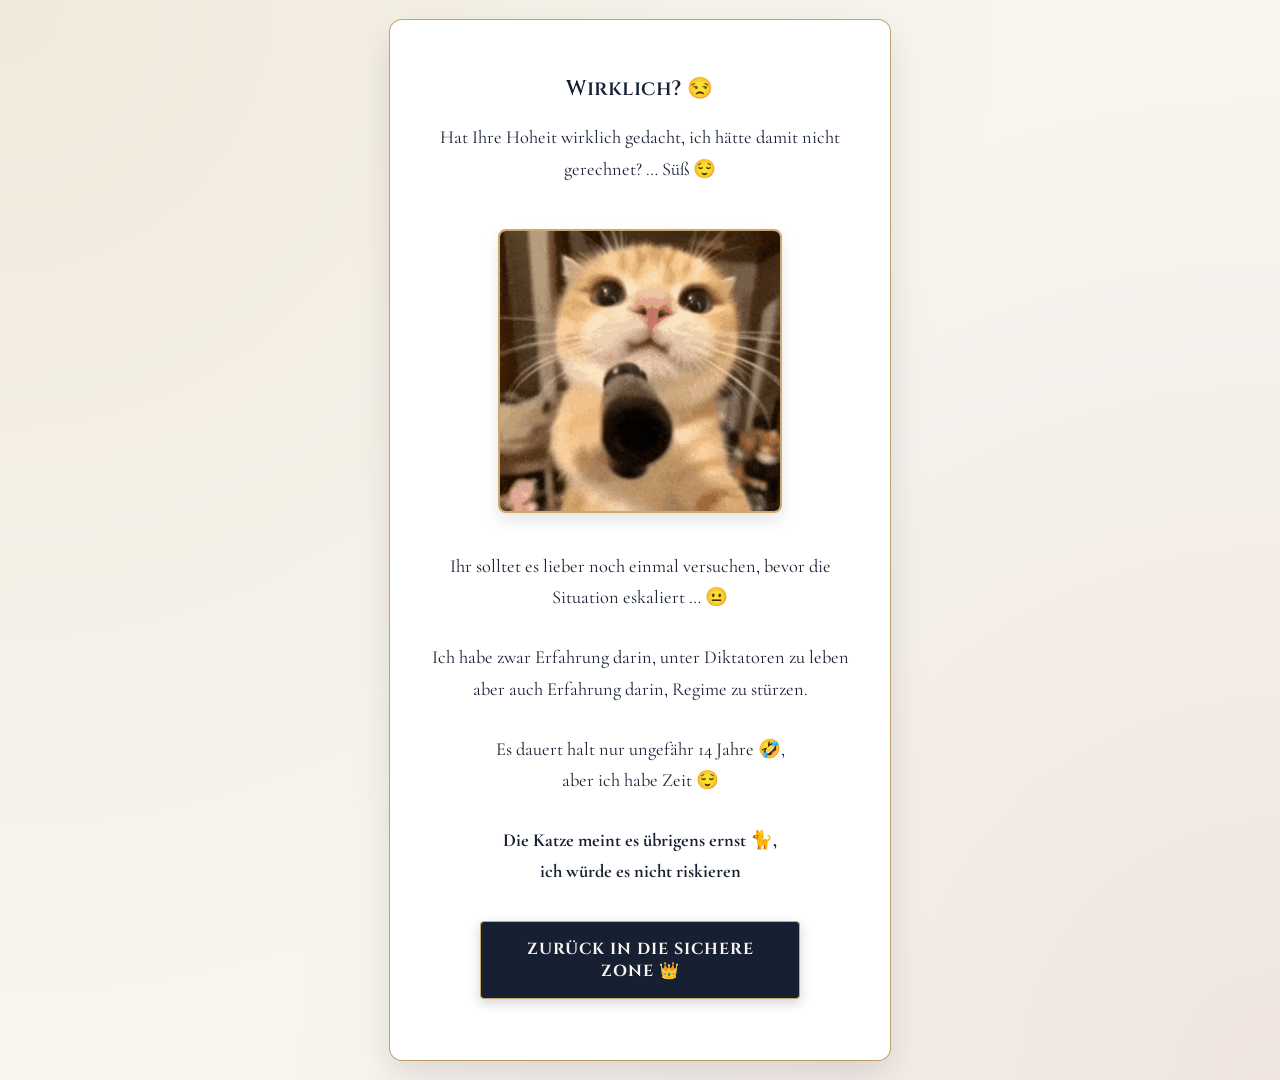
==== angry_cat.html @ 0dd21e82 "Add files via upload" ====
<!DOCTYPE html>
<html lang="de">
<head>
    <meta charset="UTF-8">
    <meta name="viewport" content="width=device-width, initial-scale=1.0">
    <title>...</title>
    <link rel="preconnect" href="https://fonts.googleapis.com">
    <link rel="preconnect" href="https://fonts.gstatic.com" crossorigin>
    <link href="https://fonts.googleapis.com/css2?family=Cinzel:wght@500;700;900&family=Cormorant+Garamond:ital,wght@0,400;0,600;0,700;1,400&display=swap" rel="stylesheet">
    <link rel="stylesheet" href="style.css">
</head>
<body class="center-content">
    <div class="card">
        <h4>Wirklich? 😒</h4>

        <p>
            Hat Ihre Hoheit wirklich gedacht, ich hätte damit nicht gerechnet? … Süß 😌
        </p>

        <img src="angrycat2.gif" alt="Wütende Katze" class="meme-img">

        <p>
            Ihr solltet es lieber noch einmal versuchen,
            bevor die Situation eskaliert … 😐
        </p>

        <p>
            Ich habe zwar Erfahrung darin, unter Diktatoren zu leben
            aber auch Erfahrung darin, Regime zu stürzen.
        </p>

        <p>
            Es dauert halt nur ungefähr 14 Jahre 🤣,<br> aber ich habe Zeit 😌
        </p>

        <p><strong>Die Katze meint es übrigens ernst 🐈, <br> ich würde es nicht riskieren</strong></p>

        <button onclick="location.href='date_query.html'" class="btn-primary">
            Zurück in die sichere Zone 👑
        </button>
    </div>
</body>
</html>
---- style.css ----
@import url('https://fonts.googleapis.com/css2?family=Cinzel:wght@500;700;900&family=Cormorant+Garamond:ital,wght@0,400;0,600;0,700;1,400&display=swap');

:root {
    /* Edle Jura- & Romantik-Farbpalette */
    --navy: #172033;           /* Dunkles Navy – Hauptakzent & Buttons */
    --navy-hover: #0f1624;     /* Dunkleres Navy für Hover */
    --creme: #F8F5EF;          /* Hintergründe & Text auf dunklen Flächen */
    --bordeaux: #8B2635;       /* Bordeaux – Romantik, Akzente, Alarm */
    --gold: #C9A96E;           /* Champagner/Gold – Highlights & Rahmung */
    --gold-light: #e0ca9e;     /* Helleres Gold für Hover */
    --card-bg: #ffffff;
    --text-main: #172033;
}

body {
    font-family: 'Cormorant Garamond', serif;
    background-color: var(--creme);
    /* Elegante, dezent strukturierte Hintergründe */
    background-image: radial-gradient(circle at top left, rgba(201, 169, 110, 0.15) 0%, transparent 60%),
                      radial-gradient(circle at bottom right, rgba(139, 38, 53, 0.08) 0%, transparent 60%);
    color: var(--text-main);
    margin: 0;
    display: flex;
    justify-content: center;
    align-items: center;
    min-height: 100vh;
    padding: 20px;
    box-sizing: border-box;
    text-align: center;
    overflow-x: hidden;
}

body.overflow-hidden {
    overflow: hidden !important;
}

.card {
    background: var(--card-bg);
    padding: 3.5rem 2.5rem;
    border-radius: 12px; /* Klassisch-strukturierte Ecken statt stark abgerundet */
    /* Edler Gold-Rahmen & Schatten */
    box-shadow: 0 15px 35px rgba(23, 32, 51, 0.12), 0 0 0 1px var(--gold);
    max-width: 100%;
    width: 420px;
    animation: floatCard 5s ease-in-out infinite;
    position: relative;
    z-index: 10;
}

h1, h2, h3, h4 {
    font-family: 'Cinzel', serif;
    color: var(--navy);
    margin-top: 0;
    margin-bottom: 1.2rem;
    line-height: 1.3;
    letter-spacing: 0.5px;
}

h1 { font-size: 2.2rem; font-weight: 700; }
h2 { font-size: 1.9rem; font-weight: 700; }
h3 { font-size: 1.5rem; font-weight: 600; }
h4 { font-size: 1.3rem; font-weight: 600; }

p {
    font-size: 1.15rem;
    font-weight: 400;
    line-height: 1.7;
    margin-bottom: 1.8rem;
    color: var(--text-main);
}

.button-group {
    display: flex;
    flex-direction: column;
    gap: 15px;
    align-items: center;
    width: 100%;
}

button {
    border: none;
    padding: 16px 28px;
    border-radius: 4px; /* Klassische Kanten */
    font-size: 1rem;
    font-family: 'Cinzel', serif;
    font-weight: 700;
    letter-spacing: 1px;
    text-transform: uppercase;
    cursor: pointer;
    transition: all 0.3s ease;
    margin: 5px 0;
    width: 100%;
    max-width: 320px;
}

.btn-primary { 
    background-color: var(--navy); 
    color: var(--creme); 
    border: 1px solid var(--gold);
    box-shadow: 0 4px 12px rgba(23, 32, 51, 0.2);
}

.btn-primary:hover { 
    background-color: var(--navy-hover);
    color: var(--gold);
    transform: translateY(-2px); 
    box-shadow: 0 6px 18px rgba(23, 32, 51, 0.3); 
}

.btn-secondary { 
    background-color: var(--bordeaux); 
    color: var(--creme); 
    border: 1px solid var(--gold);
    box-shadow: 0 4px 12px rgba(139, 38, 53, 0.2);
}

.btn-secondary:hover { 
    background-color: #721f2b;
    color: var(--gold);
    transform: translateY(-2px); 
    box-shadow: 0 6px 18px rgba(139, 38, 53, 0.3);
}

.btn-no { 
    background-color: transparent; 
    color: var(--navy); 
    border: 1px solid var(--navy);
    position: relative; 
    width: auto;
    min-width: 140px;
    transition: all 0.2s ease;
}

.btn-no:hover {
    background-color: rgba(23, 32, 51, 0.05);
    border-color: var(--bordeaux);
    color: var(--bordeaux);
}

.btn-whatsapp { 
    background-color: var(--bordeaux); 
    color: var(--creme); 
    border: 1px solid var(--gold);
    text-decoration: none; 
    display: flex;
    justify-content: center;
    align-items: center;
    border-radius: 4px; 
    padding: 16px 25px; 
    margin-top: 20px;
    font-family: 'Cinzel', serif;
    font-weight: 700;
    letter-spacing: 1px;
    text-transform: uppercase;
    box-shadow: 0 6px 15px rgba(139, 38, 53, 0.25);
    transition: all 0.3s ease;
    width: 85%;
    margin-left: auto;
    margin-right: auto;
    line-height: 1.4;
}

.btn-whatsapp:hover {
    background-color: #721f2b;
    color: var(--gold);
    transform: translateY(-2px);
    box-shadow: 0 8px 20px rgba(139, 38, 53, 0.35);
}

.status-box {
    margin-top: 20px;
    background: var(--creme);
    padding: 20px;
    border-radius: 8px;
    border: 1px solid var(--gold);
}

.progress-bar {
    width: 100%; 
    height: 10px; 
    background: #e2dcd0; 
    border-radius: 5px; 
    overflow: hidden; 
    margin: 15px 0;
    border: 1px solid var(--gold);
}

#progress-fill {
    width: 0%; 
    height: 100%; 
    background: var(--navy); 
    border-radius: 5px;
}

#percent {
    font-size: 1.2rem;
    font-family: 'Cinzel', serif;
    color: var(--navy);
    font-weight: 700;
    margin: 0;
}

.meme-img { 
    width: 100%; 
    max-width: 280px;
    border-radius: 8px; 
    margin: 15px 0; 
    border: 2px solid var(--gold);
    box-shadow: 0 8px 16px rgba(0,0,0,0.1);
}

.error-text { 
    color: var(--bordeaux); 
    font-size: 1.8rem;
    margin-bottom: 0.5rem;
    font-family: 'Cinzel', serif;
}

.hidden { display: none !important; }

/* Herz & Konfetti Animation */
.heart {
    position: fixed; 
    top: -10%; 
    font-size: 2.2rem; 
    z-index: 9999;
    animation: fall linear forwards;
    pointer-events: none;
    filter: drop-shadow(0 2px 4px rgba(139, 38, 53, 0.3));
}

/* Styling für das Datumsauswahl-Formular */
.date-form {
    display: flex;
    flex-direction: column;
    gap: 15px;
    text-align: left;
    width: 100%;
}

.input-group {
    display: flex;
    flex-direction: column;
    gap: 5px;
}

.input-group label {
    font-size: 0.95rem;
    font-family: 'Cinzel', serif;
    font-weight: 600;
    color: var(--navy);
    margin-left: 2px;
}

.date-input {
    padding: 12px 15px;
    border-radius: 4px;
    border: 1px solid var(--gold);
    font-family: 'Cormorant Garamond', serif;
    font-size: 1.1rem;
    outline: none;
    background-color: var(--creme);
    color: var(--text-main);
    transition: border-color 0.3s ease;
}

.date-input:focus {
    border-color: var(--navy);
}

@keyframes fall {
    0% { transform: translateY(-10vh) rotate(-15deg); opacity: 0; }
    10% { opacity: 1; }
    100% { transform: translateY(110vh) rotate(45deg); opacity: 0; }
}

@keyframes floatCard {
    0% { transform: translateY(0px); }
    50% { transform: translateY(-8px); }
    100% { transform: translateY(0px); }
}
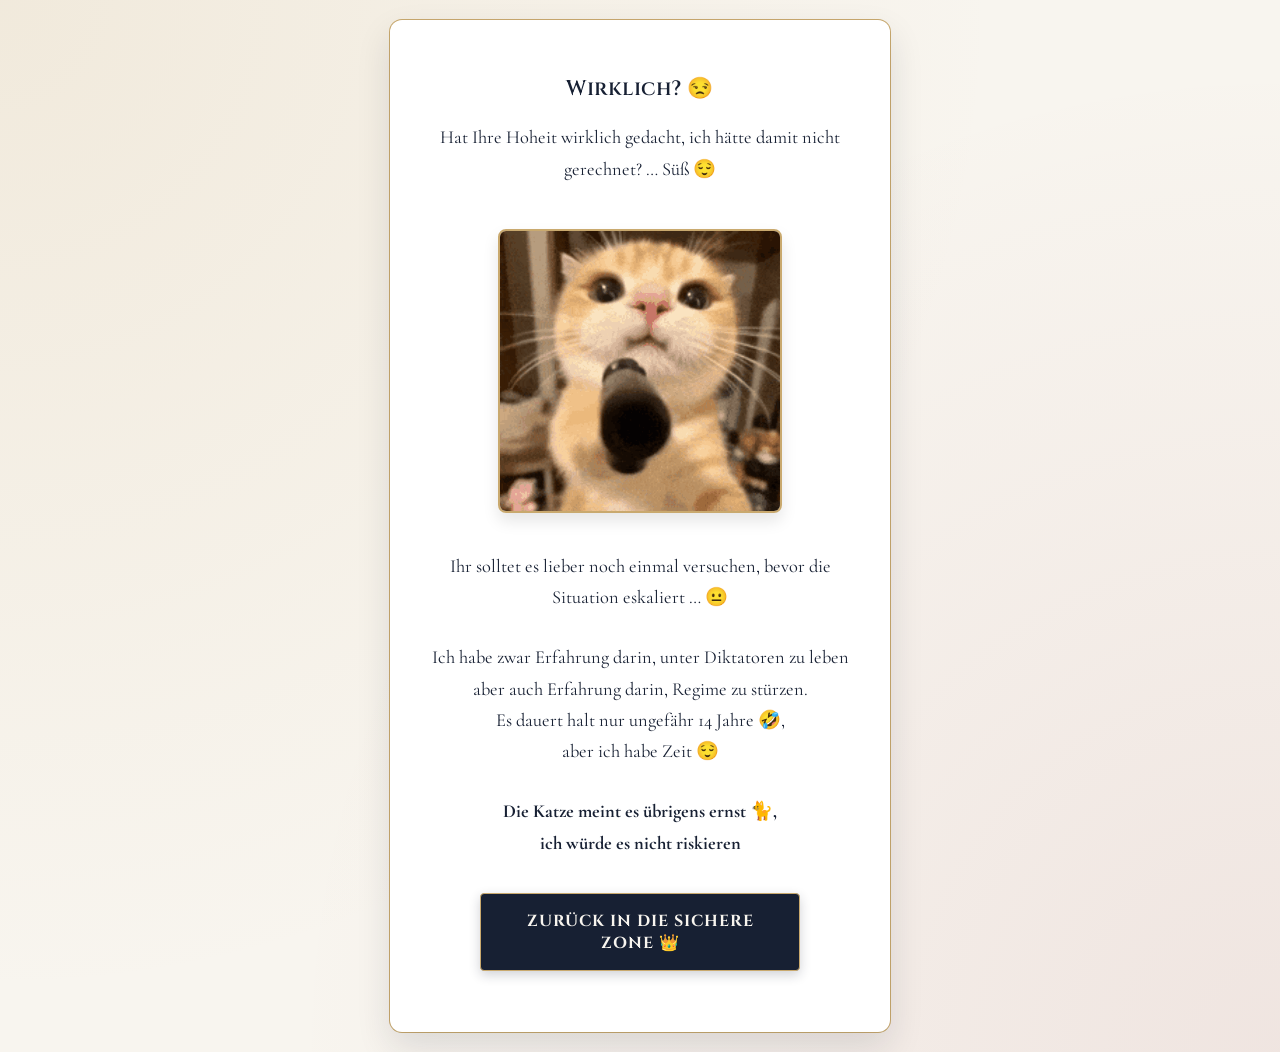
==== commit ea1e5b14: "Update angry_cat.html" ====
--- a/angry_cat.html
+++ b/angry_cat.html
@@ -26,10 +26,7 @@
 
         <p>
             Ich habe zwar Erfahrung darin, unter Diktatoren zu leben
-            aber auch Erfahrung darin, Regime zu stürzen.
-        </p>
-
-        <p>
+            aber auch Erfahrung darin, Regime zu stürzen. <br>
             Es dauert halt nur ungefähr 14 Jahre 🤣,<br> aber ich habe Zeit 😌
         </p>
 
@@ -40,4 +37,4 @@
         </button>
     </div>
 </body>
-</html>+</html>
